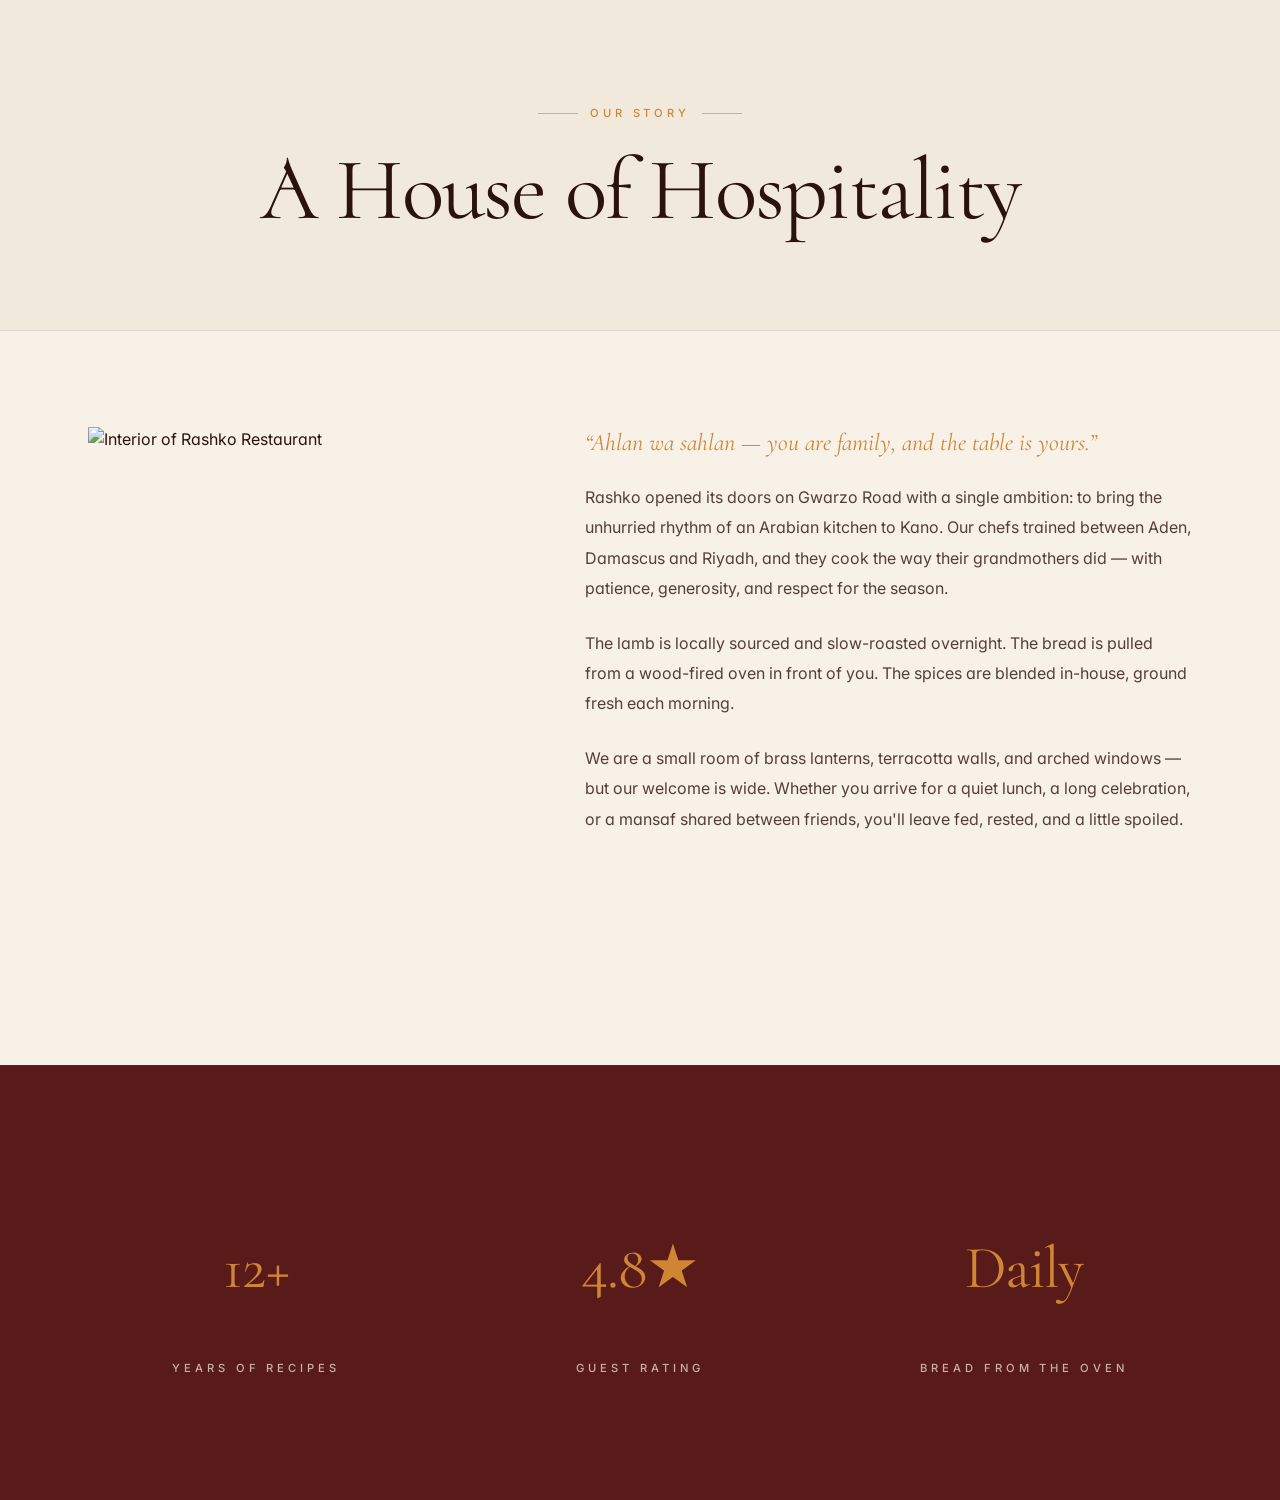
==== about.html @ 41eeccb7 "Add files via upload" ====
<!doctype html>
<html lang="en">
<head>
  <meta charset="utf-8" />
  <meta name="viewport" content="width=device-width, initial-scale=1" />
  <title>About — Rashko Restaurant, Kano</title>
  <meta name="description" content="The story behind Rashko Restaurant — slow Arabic cooking, generous hospitality, and a quiet room in the heart of Kano." />
  <meta property="og:title" content="About Rashko Restaurant" />
  <meta property="og:description" content="Slow Arabic cooking and generous hospitality in the heart of Kano." />
  <link rel="stylesheet" href="styles.css" />
</head>
<body>
  <div id="site-header"></div>

  <section class="menu-hero">
    <div class="container-narrow">
      <span class="ornament eyebrow">Our Story</span>
      <h1 class="display-xl">A House of Hospitality</h1>
    </div>
  </section>

  <section class="container-narrow about-grid">
    <div><img src="assets/interior-rashko.jpg" alt="Interior of Rashko Restaurant" loading="lazy" /></div>
    <div class="about-text">
      <p class="italic-script">&ldquo;Ahlan wa sahlan — you are family, and the table is yours.&rdquo;</p>
      <p>Rashko opened its doors on Gwarzo Road with a single ambition: to bring the unhurried rhythm of an Arabian kitchen to Kano. Our chefs trained between Aden, Damascus and Riyadh, and they cook the way their grandmothers did — with patience, generosity, and respect for the season.</p>
      <p>The lamb is locally sourced and slow-roasted overnight. The bread is pulled from a wood-fired oven in front of you. The spices are blended in-house, ground fresh each morning.</p>
      <p>We are a small room of brass lanterns, terracotta walls, and arched windows — but our welcome is wide. Whether you arrive for a quiet lunch, a long celebration, or a mansaf shared between friends, you'll leave fed, rested, and a little spoiled.</p>
    </div>
  </section>

  <section class="section bg-primary">
    <div class="container-narrow stats-grid">
      <div>
        <p class="display-lg stat-key">12+</p>
        <p class="eyebrow stat-val" style="color:color-mix(in oklab, var(--primary-foreground) 70%, transparent);">Years of Recipes</p>
      </div>
      <div>
        <p class="display-lg stat-key">4.8★</p>
        <p class="eyebrow stat-val" style="color:color-mix(in oklab, var(--primary-foreground) 70%, transparent);">Guest Rating</p>
      </div>
      <div>
        <p class="display-lg stat-key">Daily</p>
        <p class="eyebrow stat-val" style="color:color-mix(in oklab, var(--primary-foreground) 70%, transparent);">Bread from the Oven</p>
      </div>
    </div>
  </section>

  <div id="site-footer"></div>
  <div id="bottom-nav"></div>
  <div id="whatsapp-float"></div>

  <script src="js/data.js"></script>
  <script src="js/layout.js"></script>
  <script>RASHKO.mountLayout({});</script>
</body>
</html>
---- styles.css ----
/* ============ Rashko Restaurant — Static Stylesheet ============ */
@import url("https://fonts.googleapis.com/css2?family=Cormorant+Garamond:ital,wght@0,400;0,500;0,600;1,400;1,500&family=Inter:wght@400;500;600&display=swap");

:root {
  --radius: 0.25rem;

  --background: oklch(0.96 0.015 75);
  --foreground: oklch(0.22 0.04 35);

  --cream: oklch(0.96 0.015 75);
  --burgundy: oklch(0.32 0.09 25);
  --gold: oklch(0.68 0.13 65);

  --card: oklch(0.98 0.008 75);
  --card-foreground: oklch(0.22 0.04 35);

  --primary: oklch(0.32 0.09 25);
  --primary-foreground: oklch(0.96 0.015 75);

  --secondary: oklch(0.9 0.025 70);
  --secondary-foreground: oklch(0.22 0.04 35);

  --muted: oklch(0.92 0.018 70);
  --muted-foreground: oklch(0.45 0.04 40);

  --accent: oklch(0.68 0.13 65);
  --accent-foreground: oklch(0.18 0.04 35);

  --destructive: oklch(0.55 0.2 28);

  --border: oklch(0.85 0.025 70);
  --input: oklch(0.88 0.02 70);

  --font-display: "Cormorant Garamond", "Playfair Display", Georgia, serif;
  --font-body: "Inter", system-ui, sans-serif;
  --whatsapp: #25d366;
}

*, *::before, *::after { box-sizing: border-box; }
* { border-color: var(--border); }

html { scroll-behavior: smooth; }
body {
  margin: 0;
  background-color: var(--background);
  color: var(--foreground);
  font-family: var(--font-body);
  font-feature-settings: "ss01", "cv11";
  -webkit-font-smoothing: antialiased;
  line-height: 1.5;
}

img { display: block; max-width: 100%; height: auto; }
a { color: inherit; text-decoration: none; }
button { font: inherit; cursor: pointer; }

h1, h2, h3, h4, h5 {
  font-family: var(--font-display);
  font-weight: 500;
  letter-spacing: -0.01em;
  margin: 0;
}

/* ============ Layout helpers ============ */
.container-narrow {
  max-width: 72rem;
  margin-inline: auto;
  padding-inline: 1.5rem;
}

.eyebrow {
  font-family: var(--font-body);
  font-size: 0.7rem;
  letter-spacing: 0.35em;
  text-transform: uppercase;
  color: var(--accent);
  font-weight: 500;
}

.ornament {
  display: inline-flex;
  align-items: center;
  gap: 0.75rem;
  color: var(--accent);
}
.ornament::before, .ornament::after {
  content: "";
  width: 2.5rem;
  height: 1px;
  background-color: currentColor;
  opacity: 0.6;
}

.display-xl {
  font-family: var(--font-display);
  font-weight: 400;
  font-size: clamp(2.75rem, 7vw, 5.5rem);
  line-height: 1;
  letter-spacing: -0.02em;
}
.display-lg {
  font-family: var(--font-display);
  font-weight: 400;
  font-size: clamp(2.25rem, 5vw, 3.75rem);
  line-height: 1.05;
  letter-spacing: -0.015em;
}
.italic-script {
  font-style: italic;
  font-family: var(--font-display);
  color: var(--accent);
}

.section { padding-block: 7rem; }
.section-sm { padding-block: 6rem; }
.bg-secondary { background-color: color-mix(in oklab, var(--secondary) 40%, transparent); }
.bg-primary { background-color: var(--primary); color: var(--primary-foreground); }
.bg-dark { background-color: oklch(0.22 0.04 35); color: var(--cream); }

.text-center { text-align: center; }
.text-accent { color: var(--accent); }
.text-cream { color: var(--cream); }
.text-muted { color: var(--muted-foreground); }
.max-w-xl { max-width: 36rem; margin-inline: auto; }
.max-w-2xl { max-width: 42rem; margin-inline: auto; }
.max-w-3xl { max-width: 48rem; margin-inline: auto; }

/* ============ Header / brand bar ============ */
.site-header {
  position: sticky;
  top: 0;
  z-index: 40;
  border-bottom: 1px solid color-mix(in oklab, var(--border) 60%, transparent);
  background-color: color-mix(in oklab, var(--background) 85%, transparent);
  backdrop-filter: blur(8px);
}
.site-header-inner {
  display: flex;
  height: 5rem;
  align-items: center;
  justify-content: center;
}
.brand { display: flex; flex-direction: column; line-height: 1; text-align: center; }
.brand-name { font-family: var(--font-display); font-size: 1.5rem; letter-spacing: 0.02em; color: var(--primary); }
.brand-tag { font-size: 0.6rem; letter-spacing: 0.4em; text-transform: uppercase; color: var(--accent); margin-top: 0.25rem; }
.header-hours { display: none; }

@media (min-width: 768px) {
  .site-header-inner { justify-content: space-between; }
  .brand { text-align: left; }
  .header-hours { display: inline; }
}

/* ============ Bottom nav ============ */
.bottom-nav {
  position: fixed;
  inset-inline: 0;
  bottom: 0;
  z-index: 50;
  border-top: 1px solid color-mix(in oklab, var(--border) 60%, transparent);
  background-color: color-mix(in oklab, var(--background) 95%, transparent);
  backdrop-filter: blur(8px);
}
.bottom-nav ul {
  display: grid;
  grid-template-columns: repeat(5, 1fr);
  list-style: none;
  margin: 0;
  padding: 0;
  max-width: 72rem;
  margin-inline: auto;
}
.bottom-nav a {
  display: flex;
  flex-direction: column;
  align-items: center;
  justify-content: center;
  gap: 0.25rem;
  padding-block: 0.75rem;
  font-size: 0.65rem;
  text-transform: uppercase;
  letter-spacing: 0.2em;
  color: color-mix(in oklab, var(--foreground) 70%, transparent);
  transition: color 0.15s ease;
}
.bottom-nav a:hover { color: var(--accent); }
.bottom-nav a.active { color: var(--accent); }
.bottom-nav svg { width: 1.25rem; height: 1.25rem; stroke-width: 1.5; }
.bottom-nav-spacer { height: 5rem; }

/* ============ Buttons ============ */
.btn {
  display: inline-flex;
  align-items: center;
  justify-content: center;
  gap: 0.75rem;
  padding: 0.875rem 1.75rem;
  font-size: 0.75rem;
  text-transform: uppercase;
  letter-spacing: 0.3em;
  border: 1px solid transparent;
  border-radius: 0;
  transition: all 0.2s ease;
  cursor: pointer;
}
.btn-gold { background-color: oklch(0.78 0.13 70); color: oklch(0.18 0.04 35); }
.btn-gold:hover { background-color: var(--cream); }
.btn-outline-cream { border-color: color-mix(in oklab, var(--cream) 70%, transparent); color: var(--cream); }
.btn-outline-cream:hover { background-color: var(--cream); color: var(--primary); }
.btn-outline-primary { border-color: var(--primary); color: var(--primary); }
.btn-outline-primary:hover { background-color: var(--primary); color: var(--primary-foreground); }
.btn-outline-accent { border-color: var(--accent); color: var(--accent); }
.btn-outline-accent:hover { background-color: var(--accent); color: var(--accent-foreground); }
.btn-primary { background-color: var(--primary); color: var(--primary-foreground); }
.btn-primary:hover { background-color: var(--accent); color: var(--accent-foreground); }
.btn-accent {
  background-color: var(--accent);
  color: var(--accent-foreground);
  border-radius: 9999px;
  letter-spacing: 0.2em;
  padding: 0.75rem 1.5rem;
  font-size: 0.75rem;
}
.btn-accent:hover { opacity: 0.9; }
.btn-whatsapp {
  background-color: var(--whatsapp);
  color: oklch(0.18 0.04 35);
}
.btn-whatsapp:hover { opacity: 0.9; }
.btn-whatsapp-pill {
  background-color: var(--whatsapp);
  color: white;
  border-radius: 9999px;
  letter-spacing: normal;
  text-transform: none;
  padding: 0.875rem 1.5rem;
  font-size: 0.95rem;
  font-weight: 500;
  width: 100%;
}
.btn-whatsapp-pill:hover { background-color: #1ebe5d; }
.btn-whatsapp-pill:disabled { opacity: 0.4; cursor: not-allowed; }
.btn-whatsapp-pill svg { width: 1.1rem; height: 1.1rem; flex-shrink: 0; }
.dish-order-link svg, .delivery-features svg, .info-block .info-head svg { flex-shrink: 0; }

/* ============ Hero ============ */
.hero {
  position: relative;
  color: var(--cream);
  isolation: isolate;
}
.hero-bg { position: absolute; inset: 0; z-index: -1; }
.hero-bg img { width: 100%; height: 100%; object-fit: cover; }
.hero-bg::after {
  content: "";
  position: absolute; inset: 0;
  background: linear-gradient(to bottom, rgba(0,0,0,0.55), rgba(0,0,0,0.45) 50%, rgba(0,0,0,0.75));
}
.hero-inner {
  min-height: 88vh;
  display: flex;
  flex-direction: column;
  justify-content: flex-end;
  padding-block: 8rem 5rem;
}
.hero-title { color: var(--cream); max-width: 48rem; margin-top: 1.5rem; }
.hero-text { margin-top: 1.5rem; max-width: 36rem; color: color-mix(in oklab, var(--cream) 85%, transparent); line-height: 1.7; }
.hero-actions { margin-top: 2.5rem; display: flex; flex-wrap: wrap; gap: 1rem; }
.gold-text { color: oklch(0.78 0.13 70); }

/* ============ Sections ============ */
.philosophy-grid {
  display: grid;
  gap: 4rem;
  align-items: center;
}
@media (min-width: 768px) {
  .philosophy-grid { grid-template-columns: 5fr 7fr; }
}
.philosophy-grid p { line-height: 1.9; color: color-mix(in oklab, var(--foreground) 80%, transparent); margin: 0 0 1.25rem; }

.signature-grid {
  display: grid;
  gap: 2.5rem;
  margin-top: 4rem;
}
@media (min-width: 768px) { .signature-grid { grid-template-columns: 1fr 1fr; } }
.signature-card .img-wrap { aspect-ratio: 4/5; overflow: hidden; }
.signature-card img { width: 100%; height: 100%; object-fit: cover; transition: transform 0.7s ease; }
.signature-card:hover img { transform: scale(1.05); }
.signature-card h3 { font-size: 1.875rem; margin-top: 1.5rem; }
.signature-card p { color: color-mix(in oklab, var(--foreground) 70%, transparent); margin-top: 0.5rem; line-height: 1.6; }
.signature-card.offset { margin-top: 0; }
@media (min-width: 768px) { .signature-card.offset { margin-top: 5rem; } }

.story-split {
  display: grid;
  gap: 3rem;
  align-items: center;
}
@media (min-width: 768px) { .story-split { grid-template-columns: 1fr 1fr; } }
.story-split .img-wrap { aspect-ratio: 5/4; overflow: hidden; }
.story-split img { width: 100%; height: 100%; object-fit: cover; }
.story-text p { margin-top: 1.5rem; color: color-mix(in oklab, var(--foreground) 75%, transparent); line-height: 1.9; }
.text-link {
  display: inline-block;
  margin-top: 2rem;
  font-size: 0.75rem;
  text-transform: uppercase;
  letter-spacing: 0.3em;
  color: var(--accent);
  border-bottom: 1px solid var(--accent);
  padding-bottom: 0.25rem;
}
.text-link:hover { opacity: 0.8; }

/* ============ Delivery section ============ */
.delivery-grid {
  display: grid;
  gap: 3rem;
  align-items: center;
}
@media (min-width: 768px) { .delivery-grid { grid-template-columns: 7fr 5fr; } }
.delivery-features {
  display: grid;
  gap: 1.5rem;
  margin-top: 2rem;
  list-style: none;
  padding: 0;
}
@media (min-width: 640px) { .delivery-features { grid-template-columns: repeat(3, 1fr); } }
.delivery-features li { display: flex; flex-direction: column; gap: 0.5rem; font-size: 0.875rem; }
.delivery-features svg { width: 1.25rem; height: 1.25rem; color: var(--whatsapp); }
.delivery-features span { color: color-mix(in oklab, var(--cream) 85%, transparent); }
.delivery-card {
  border: 1px solid color-mix(in oklab, var(--whatsapp) 40%, transparent);
  padding: 2rem;
  background-color: color-mix(in oklab, oklch(0.18 0.04 35) 60%, transparent);
}
.delivery-card ol {
  margin-top: 1.25rem;
  padding: 0;
  list-style: none;
  display: flex;
  flex-direction: column;
  gap: 1rem;
  font-size: 0.875rem;
  color: color-mix(in oklab, var(--cream) 85%, transparent);
  line-height: 1.6;
}
.delivery-card ol li { display: flex; gap: 0.75rem; }
.delivery-card ol li > span:first-child {
  font-family: var(--font-display);
  font-size: 1.5rem;
  color: var(--whatsapp);
  line-height: 1;
}

/* ============ Quote section ============ */
.pull-quote { font-family: var(--font-display); font-size: clamp(1.875rem, 3vw, 2.5rem); line-height: 1.3; margin: 0.5rem 0 0; }
.quote-mark { font-family: var(--font-display); font-size: 4rem; color: var(--accent); line-height: 1; }

/* ============ Footer ============ */
.site-footer {
  margin-top: 8rem;
  border-top: 1px solid color-mix(in oklab, var(--border) 60%, transparent);
  background-color: var(--primary);
  color: var(--primary-foreground);
}
.footer-grid {
  display: grid;
  gap: 3rem;
  padding-block: 4rem;
}
@media (min-width: 768px) { .footer-grid { grid-template-columns: repeat(3, 1fr); } }
.footer-grid h3 { font-size: 1.875rem; }
.footer-grid p { font-size: 0.875rem; line-height: 1.6; color: color-mix(in oklab, var(--primary-foreground) 80%, transparent); margin: 0.75rem 0 0; }
.footer-links { margin-top: 1.25rem; display: flex; gap: 1.25rem; font-size: 0.75rem; text-transform: uppercase; letter-spacing: 0.25em; }
.footer-links a:hover { color: var(--accent); }
.footer-bottom { border-top: 1px solid color-mix(in oklab, var(--primary-foreground) 10%, transparent); }
.footer-bottom-inner {
  display: flex;
  flex-direction: column;
  gap: 0.75rem;
  padding-block: 1.5rem;
  font-size: 0.75rem;
  color: color-mix(in oklab, var(--primary-foreground) 60%, transparent);
}
@media (min-width: 640px) { .footer-bottom-inner { flex-direction: row; justify-content: space-between; } }

/* ============ WhatsApp floating button ============ */
.whatsapp-float {
  position: fixed;
  bottom: 6rem;
  right: 1.25rem;
  z-index: 50;
  display: flex;
  align-items: center;
  justify-content: center;
  width: 3.5rem;
  height: 3.5rem;
  border-radius: 9999px;
  background-color: var(--whatsapp);
  color: white;
  box-shadow: 0 10px 25px rgba(0,0,0,0.2);
  transition: transform 0.2s ease;
}
.whatsapp-float:hover { transform: scale(1.05); }
.whatsapp-float svg { width: 1.75rem; height: 1.75rem; }
.whatsapp-float .ping {
  position: absolute;
  top: -0.25rem;
  right: -0.25rem;
  width: 0.75rem;
  height: 0.75rem;
  border-radius: 9999px;
  background-color: var(--whatsapp);
  animation: ping 1.5s cubic-bezier(0,0,0.2,1) infinite;
}
@keyframes ping {
  0% { transform: scale(1); opacity: 1; }
  75%, 100% { transform: scale(2); opacity: 0; }
}
.sr-only {
  position: absolute; width: 1px; height: 1px; padding: 0; margin: -1px;
  overflow: hidden; clip: rect(0,0,0,0); white-space: nowrap; border: 0;
}

/* ============ Menu page ============ */
.menu-section { margin-bottom: 6rem; }
.menu-section header { margin-bottom: 3rem; text-align: center; }
.menu-section h2 { margin-top: 0.75rem; }
.dishes {
  display: grid;
  gap: 2rem 4rem;
  max-width: 56rem;
  margin-inline: auto;
}
@media (min-width: 768px) { .dishes { grid-template-columns: 1fr 1fr; } }
.dish { padding-bottom: 1.5rem; border-bottom: 1px solid color-mix(in oklab, var(--border) 50%, transparent); }
.dish-head { display: flex; align-items: baseline; gap: 1rem; }
.dish-name { font-family: var(--font-display); font-size: 1.25rem; color: var(--foreground); margin: 0; }
.dish-dots { flex: 1; border-bottom: 1px dotted color-mix(in oklab, var(--border) 70%, transparent); margin-bottom: 0.375rem; }
.dish-price { font-family: var(--font-display); font-size: 1.125rem; color: var(--accent); }
.dish-desc { margin-top: 0.5rem; font-size: 0.875rem; color: color-mix(in oklab, var(--foreground) 65%, transparent); line-height: 1.6; }
.dish-order-link {
  margin-top: 0.75rem;
  display: inline-flex;
  align-items: center;
  gap: 0.5rem;
  font-size: 0.7rem;
  text-transform: uppercase;
  letter-spacing: 0.25em;
  color: var(--whatsapp);
}
.dish-order-link:hover { color: var(--accent); }
.dish-order-link svg { width: 0.875rem; height: 0.875rem; }

.menu-hero { background-color: color-mix(in oklab, var(--secondary) 40%, transparent); border-bottom: 1px solid color-mix(in oklab, var(--border) 60%, transparent); }
.menu-hero .container-narrow { padding-block: 6rem; text-align: center; }
.menu-hero h1 { margin-top: 1.5rem; }
.menu-hero p { margin-top: 1.5rem; max-width: 36rem; margin-inline: auto; color: color-mix(in oklab, var(--foreground) 70%, transparent); line-height: 1.7; }

/* ============ Order page ============ */
.order-grid {
  display: grid;
  gap: 3rem;
  padding-block: 4rem;
}
@media (min-width: 1024px) { .order-grid { grid-template-columns: 1fr 22rem; } }
.order-menu { display: flex; flex-direction: column; gap: 4rem; }
.order-section header { margin-bottom: 2rem; }
.order-dishes { display: flex; flex-direction: column; gap: 1rem; }
.order-dish {
  display: flex;
  align-items: flex-start;
  gap: 1rem;
  padding-bottom: 1rem;
  border-bottom: 1px solid color-mix(in oklab, var(--border) 50%, transparent);
}
.order-dish-info { flex: 1; min-width: 0; }
.order-dish-info h3 { font-family: var(--font-display); font-size: 1.125rem; margin: 0; }
.order-dish-info .head { display: flex; gap: 0.75rem; align-items: baseline; }
.order-dish-info .price { font-family: var(--font-display); color: var(--accent); }
.order-dish-info .desc { margin-top: 0.25rem; font-size: 0.875rem; color: color-mix(in oklab, var(--foreground) 65%, transparent); line-height: 1.5; }
.qty-controls { display: flex; align-items: center; gap: 0.5rem; flex-shrink: 0; }
.qty-btn {
  height: 2rem; width: 2rem;
  display: grid; place-items: center;
  border: 1px solid var(--border);
  border-radius: 9999px;
  background: transparent;
  color: var(--foreground);
  transition: all 0.15s ease;
}
.qty-btn:hover { border-color: var(--accent); color: var(--accent); }
.qty-btn svg { width: 0.875rem; height: 0.875rem; }
.qty-num { width: 1.5rem; text-align: center; font-family: var(--font-display); }
.add-btn {
  font-size: 0.7rem;
  text-transform: uppercase;
  letter-spacing: 0.2em;
  border: 1px solid var(--border);
  padding: 0.5rem 0.875rem;
  border-radius: 9999px;
  background: transparent;
  color: var(--foreground);
  transition: all 0.15s ease;
}
.add-btn:hover { border-color: var(--accent); color: var(--accent); }

.cart {
  border: 1px solid color-mix(in oklab, var(--border) 60%, transparent);
  background-color: var(--card);
  border-radius: 0.5rem;
  padding: 1.5rem;
  display: flex;
  flex-direction: column;
  gap: 1.5rem;
  height: fit-content;
}
@media (min-width: 1024px) { .cart { position: sticky; top: 6rem; } }
.cart h2 { font-family: var(--font-display); font-size: 1.5rem; margin-top: 0.25rem; }
.cart-items { list-style: none; margin: 0; padding: 0 0.25rem 0 0; display: flex; flex-direction: column; gap: 0.75rem; max-height: 16rem; overflow-y: auto; }
.cart-item { display: flex; gap: 0.75rem; font-size: 0.875rem; }
.cart-item .qty { font-family: var(--font-display); color: var(--accent); width: 2rem; }
.cart-item-info { flex: 1; min-width: 0; }
.cart-item-info p { margin: 0; }
.cart-item-info .name { white-space: nowrap; overflow: hidden; text-overflow: ellipsis; }
.cart-item-info .sub { font-size: 0.75rem; color: color-mix(in oklab, var(--foreground) 60%, transparent); }
.cart-remove { background: none; border: 0; color: color-mix(in oklab, var(--foreground) 50%, transparent); transition: color 0.15s; }
.cart-remove:hover { color: var(--destructive); }
.cart-remove svg { width: 1rem; height: 1rem; }
.cart-total {
  display: flex;
  align-items: baseline;
  justify-content: space-between;
  border-top: 1px solid color-mix(in oklab, var(--border) 60%, transparent);
  padding-top: 1rem;
}
.cart-total .total-amount { font-family: var(--font-display); font-size: 1.5rem; color: var(--accent); }
.cart-empty { font-size: 0.875rem; color: color-mix(in oklab, var(--foreground) 60%, transparent); }

.mode-toggle { display: grid; grid-template-columns: 1fr 1fr; gap: 0.5rem; }
.mode-btn {
  font-size: 0.7rem;
  text-transform: uppercase;
  letter-spacing: 0.2em;
  padding: 0.5rem;
  border-radius: 9999px;
  border: 1px solid var(--border);
  background: transparent;
  color: color-mix(in oklab, var(--foreground) 60%, transparent);
  transition: all 0.15s ease;
}
.mode-btn:hover { color: var(--foreground); }
.mode-btn.active { border-color: var(--accent); color: var(--accent); }

.order-form { display: flex; flex-direction: column; gap: 1rem; }
.field { display: block; }
.field-label {
  display: block;
  font-size: 0.65rem;
  text-transform: uppercase;
  letter-spacing: 0.25em;
  color: color-mix(in oklab, var(--foreground) 60%, transparent);
  margin-bottom: 0.375rem;
}
.form-input {
  width: 100%;
  background-color: var(--background);
  border: 1px solid var(--border);
  border-radius: 0.375rem;
  padding: 0.625rem 0.75rem;
  font-size: 0.875rem;
  color: var(--foreground);
  font-family: inherit;
  transition: border-color 0.15s ease;
}
.form-input:focus { outline: none; border-color: var(--accent); }
.form-input::placeholder { color: color-mix(in oklab, var(--foreground) 40%, transparent); }
textarea.form-input { resize: none; }

.form-errors { font-size: 0.75rem; color: var(--destructive); list-style: none; padding: 0; margin: 0; display: flex; flex-direction: column; gap: 0.25rem; }
.form-help { font-size: 0.65rem; color: color-mix(in oklab, var(--foreground) 50%, transparent); line-height: 1.6; text-align: center; margin: 0; }

/* ============ Reviews page ============ */
.reviews-grid { display: grid; gap: 2rem; }
@media (min-width: 768px) { .reviews-grid { grid-template-columns: 1fr 1fr; } }
.review-card {
  background-color: var(--card);
  border: 1px solid color-mix(in oklab, var(--border) 60%, transparent);
  padding: 2rem;
  display: flex;
  flex-direction: column;
}
.review-stars { display: flex; gap: 0.25rem; color: var(--accent); }
.review-stars svg { width: 1rem; height: 1rem; fill: currentColor; }
.review-quote { margin-top: 1.25rem; font-family: var(--font-display); font-size: 1.25rem; line-height: 1.4; color: var(--foreground); }
.review-meta {
  margin-top: auto;
  padding-top: 1.5rem;
  border-top: 1px solid color-mix(in oklab, var(--border) 60%, transparent);
  display: flex;
  justify-content: space-between;
  font-size: 0.75rem;
  text-transform: uppercase;
  letter-spacing: 0.2em;
  color: var(--muted-foreground);
}

/* ============ About page ============ */
.about-grid { display: grid; gap: 4rem; padding-block: 6rem; }
@media (min-width: 768px) { .about-grid { grid-template-columns: 5fr 7fr; } }
.about-grid img { aspect-ratio: 4/5; object-fit: cover; width: 100%; }
.about-text { display: flex; flex-direction: column; gap: 1.5rem; line-height: 1.9; color: color-mix(in oklab, var(--foreground) 80%, transparent); }
.about-text p { margin: 0; }
.about-text .italic-script { font-size: 1.5rem; line-height: 1.3; }
.stats-grid { display: grid; gap: 3rem; text-align: center; }
@media (min-width: 768px) { .stats-grid { grid-template-columns: repeat(3, 1fr); } }
.stat-key { font-family: var(--font-display); font-weight: 400; color: var(--accent); }
.stat-val { margin-top: 0.5rem; }

/* ============ Contact page ============ */
.contact-grid { display: grid; gap: 4rem; padding-block: 6rem; }
@media (min-width: 1024px) { .contact-grid { grid-template-columns: 7fr 5fr; } }
.contact-form { display: flex; flex-direction: column; gap: 1.5rem; }
.contact-form .row { display: grid; gap: 1.5rem; }
@media (min-width: 768px) {
  .contact-form .row.two { grid-template-columns: 1fr 1fr; }
  .contact-form .row.three { grid-template-columns: 1fr 1fr 1fr; }
}
.contact-input {
  width: 100%;
  background-color: transparent;
  border: 0;
  border-bottom: 1px solid color-mix(in oklab, var(--border) 70%, transparent);
  padding: 0.5rem 0;
  font-size: 1rem;
  color: var(--foreground);
  font-family: inherit;
  transition: border-color 0.15s ease;
}
.contact-input:focus { outline: none; border-bottom-color: var(--accent); }
.contact-info { display: flex; flex-direction: column; gap: 2.5rem; }
@media (min-width: 1024px) {
  .contact-info { border-left: 1px solid color-mix(in oklab, var(--border) 60%, transparent); padding-left: 3rem; }
}
.info-block .info-head { display: flex; align-items: center; gap: 0.75rem; color: var(--accent); }
.info-block .info-head svg { width: 1.25rem; height: 1.25rem; }
.info-block p { margin: 0.75rem 0 0; line-height: 1.6; color: color-mix(in oklab, var(--foreground) 80%, transparent); }
.contact-success { border: 1px solid var(--accent); padding: 3rem; text-align: center; }
.contact-success p { margin: 1rem 0 0; color: color-mix(in oklab, var(--foreground) 75%, transparent); }
.map-wrap { aspect-ratio: 4/3; overflow: hidden; border: 1px solid color-mix(in oklab, var(--border) 60%, transparent); }
.map-wrap iframe { width: 100%; height: 100%; border: 0; }

/* ============ Order hero ============ */
.order-hero { background-color: color-mix(in oklab, var(--secondary) 40%, transparent); border-bottom: 1px solid color-mix(in oklab, var(--border) 60%, transparent); }
.order-hero .container-narrow { padding-block: 5rem; text-align: center; }
.order-hero h1 { margin-top: 1.5rem; }
.order-hero p { margin-top: 1.5rem; max-width: 36rem; margin-inline: auto; color: color-mix(in oklab, var(--foreground) 70%, transparent); line-height: 1.7; }
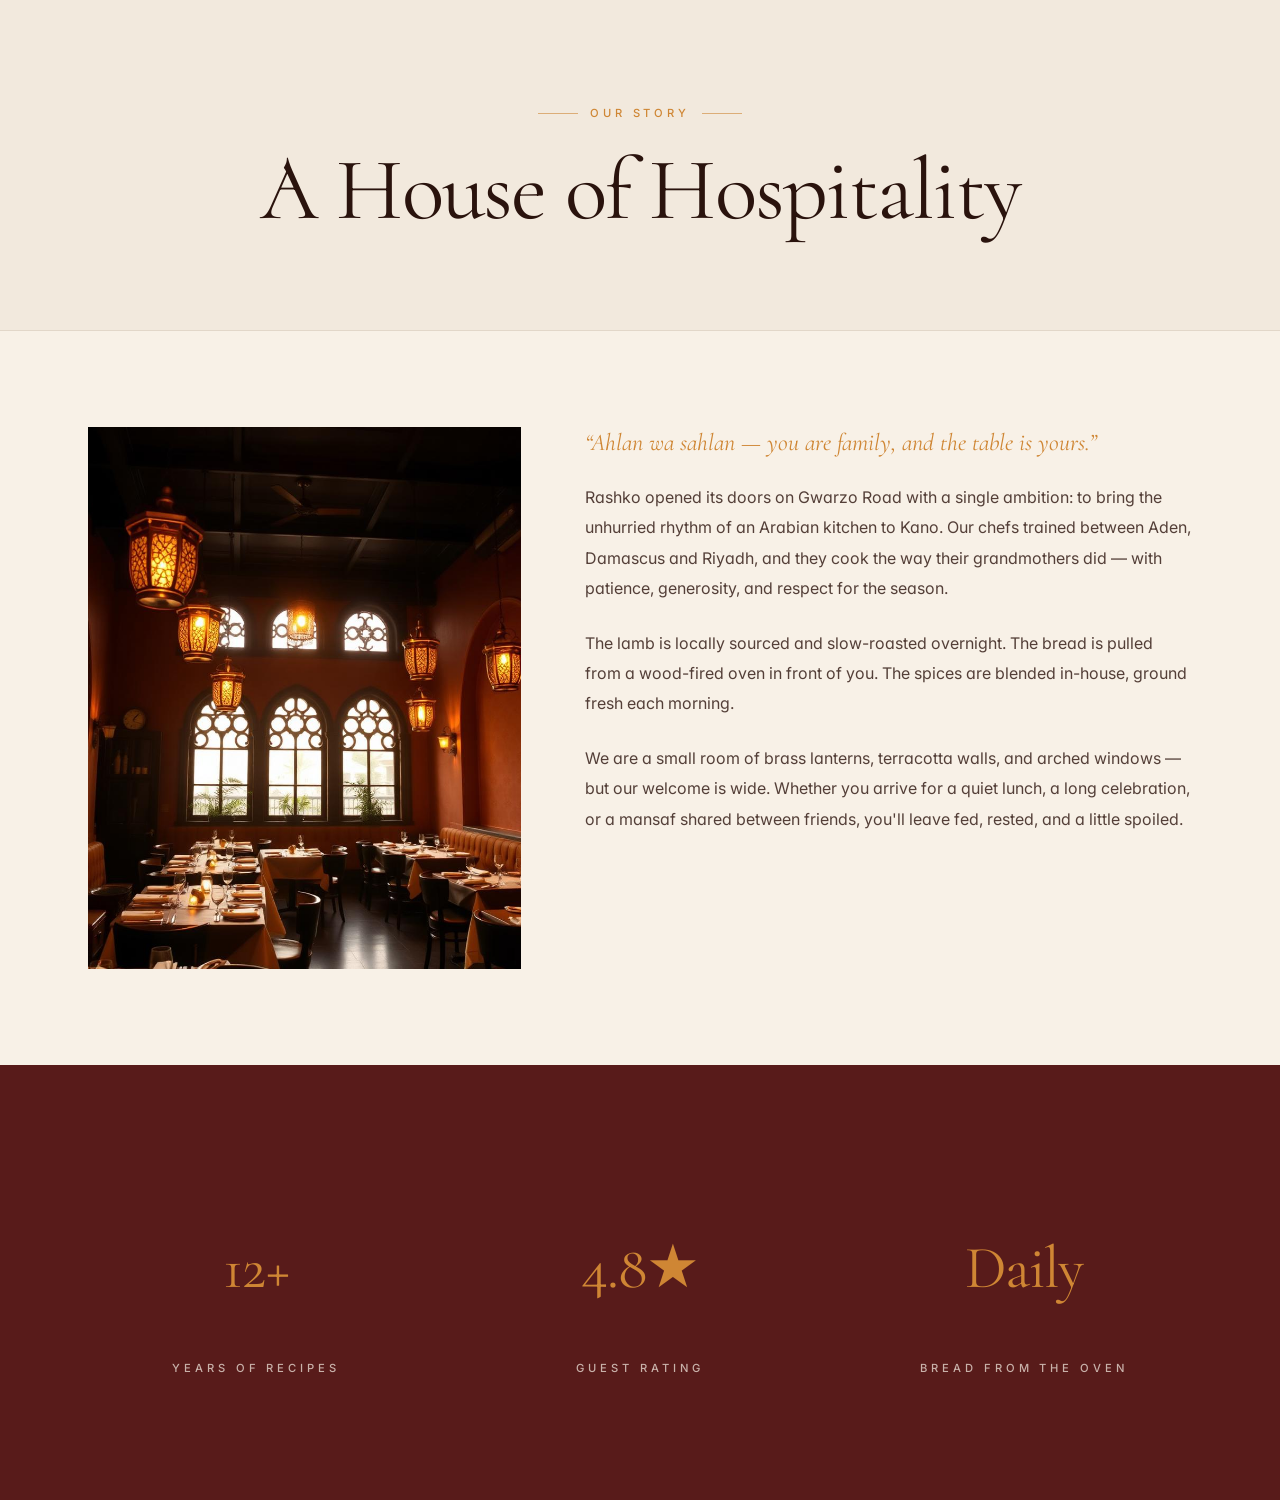
==== commit 3d19fe97: "Update about.html" ====
--- a/about.html
+++ b/about.html
@@ -20,7 +20,7 @@
   </section>
 
   <section class="container-narrow about-grid">
-    <div><img src="assets/interior-rashko.jpg" alt="Interior of Rashko Restaurant" loading="lazy" /></div>
+    <div><img src="interior-rashko.jpg" alt="Interior of Rashko Restaurant" loading="lazy" /></div>
     <div class="about-text">
       <p class="italic-script">&ldquo;Ahlan wa sahlan — you are family, and the table is yours.&rdquo;</p>
       <p>Rashko opened its doors on Gwarzo Road with a single ambition: to bring the unhurried rhythm of an Arabian kitchen to Kano. Our chefs trained between Aden, Damascus and Riyadh, and they cook the way their grandmothers did — with patience, generosity, and respect for the season.</p>
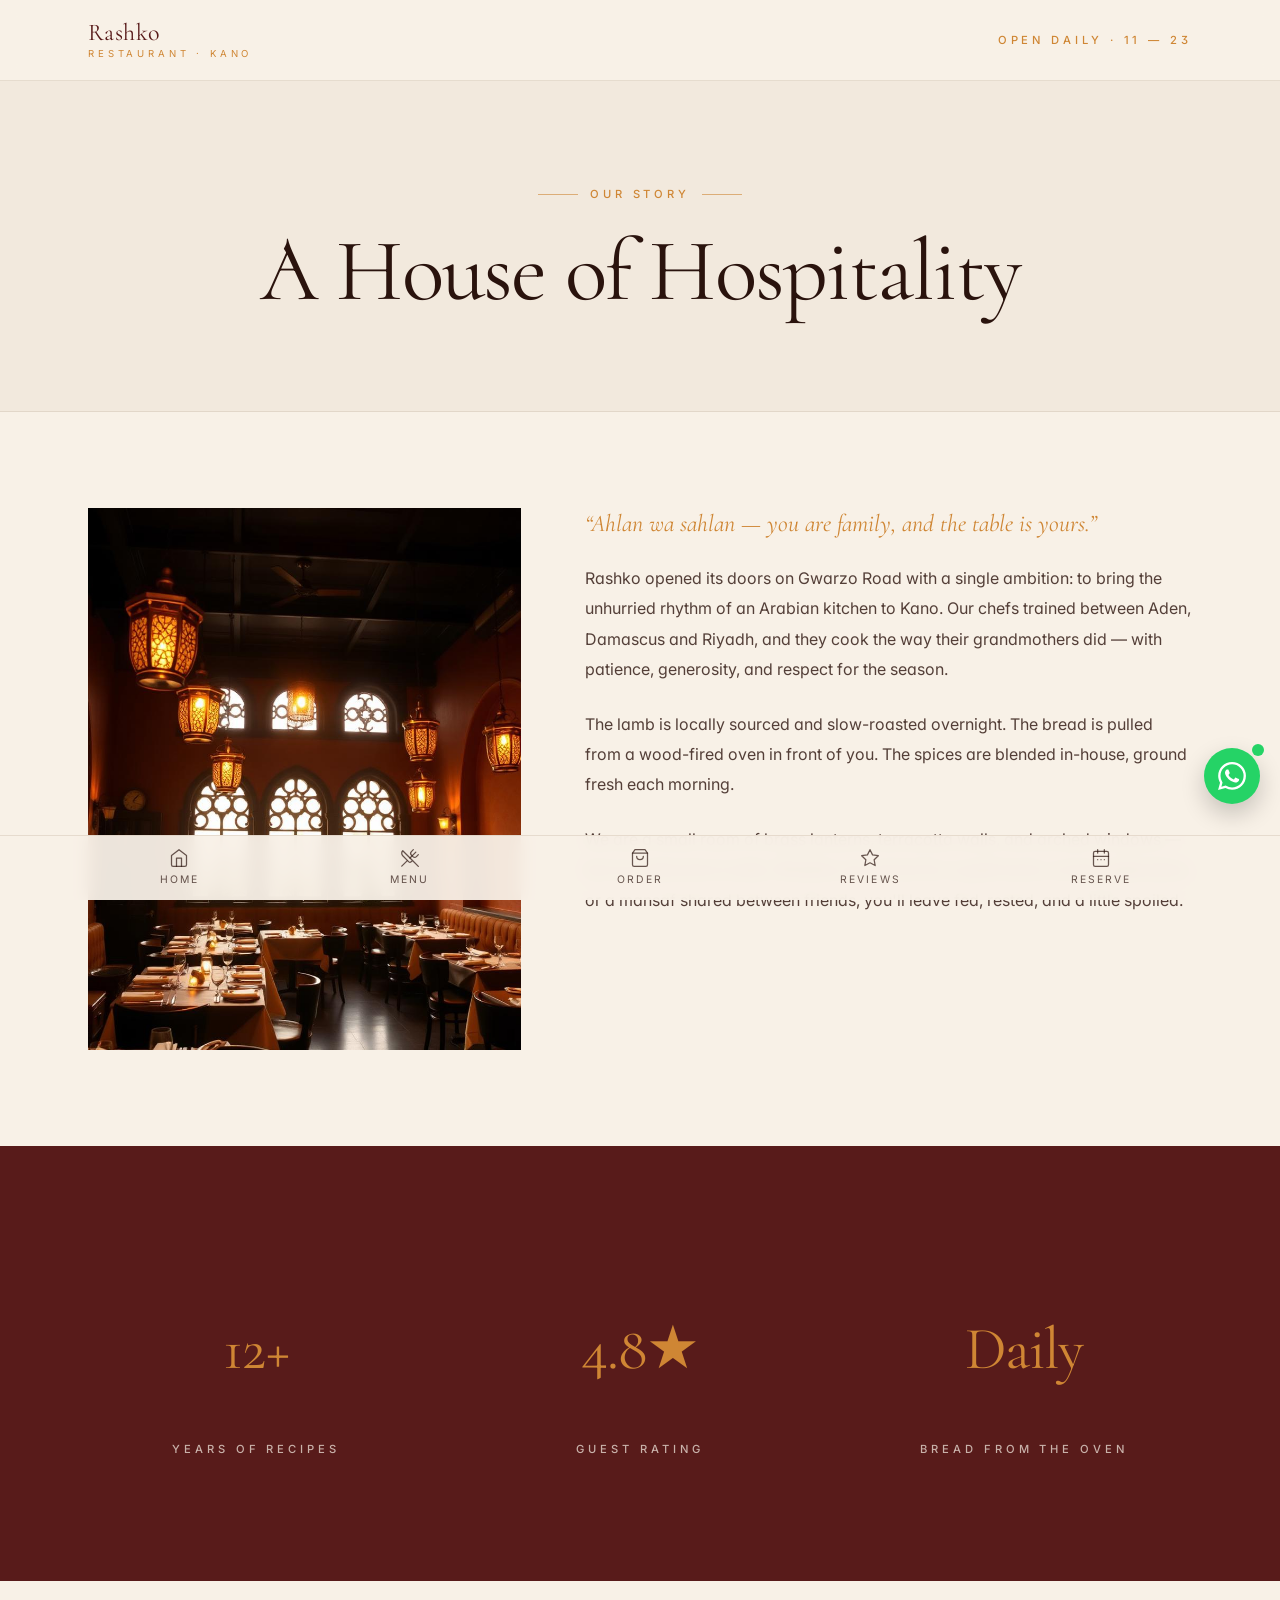
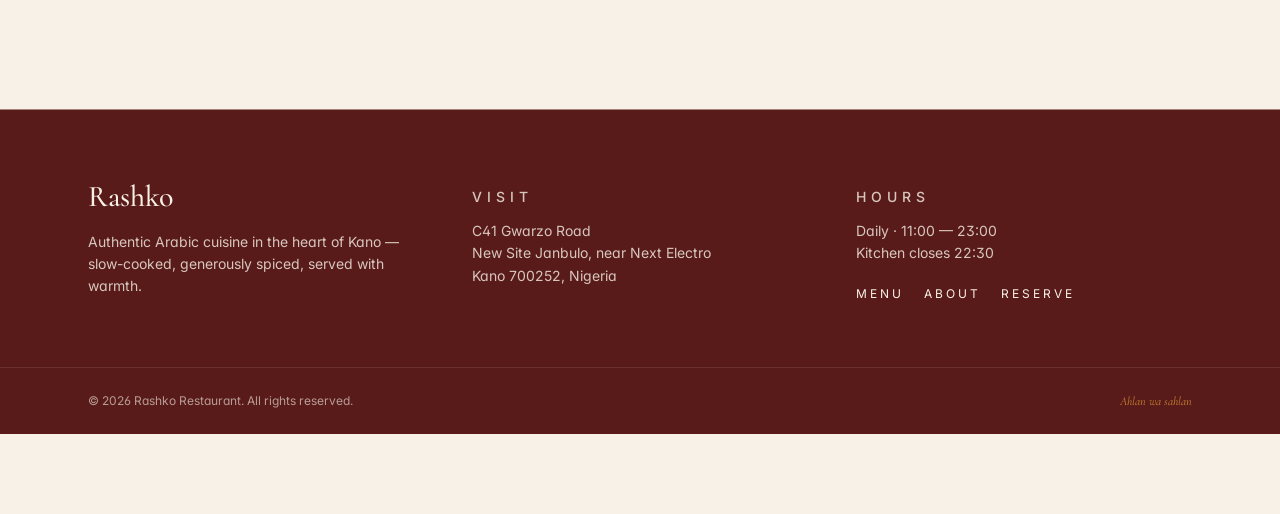
==== commit 85e1fb72: "Update script source paths in about.html" ====
--- a/about.html
+++ b/about.html
@@ -50,8 +50,8 @@
   <div id="bottom-nav"></div>
   <div id="whatsapp-float"></div>
 
-  <script src="js/data.js"></script>
-  <script src="js/layout.js"></script>
+  <script src="data.js"></script>
+  <script src="layout.js"></script>
   <script>RASHKO.mountLayout({});</script>
 </body>
 </html>
